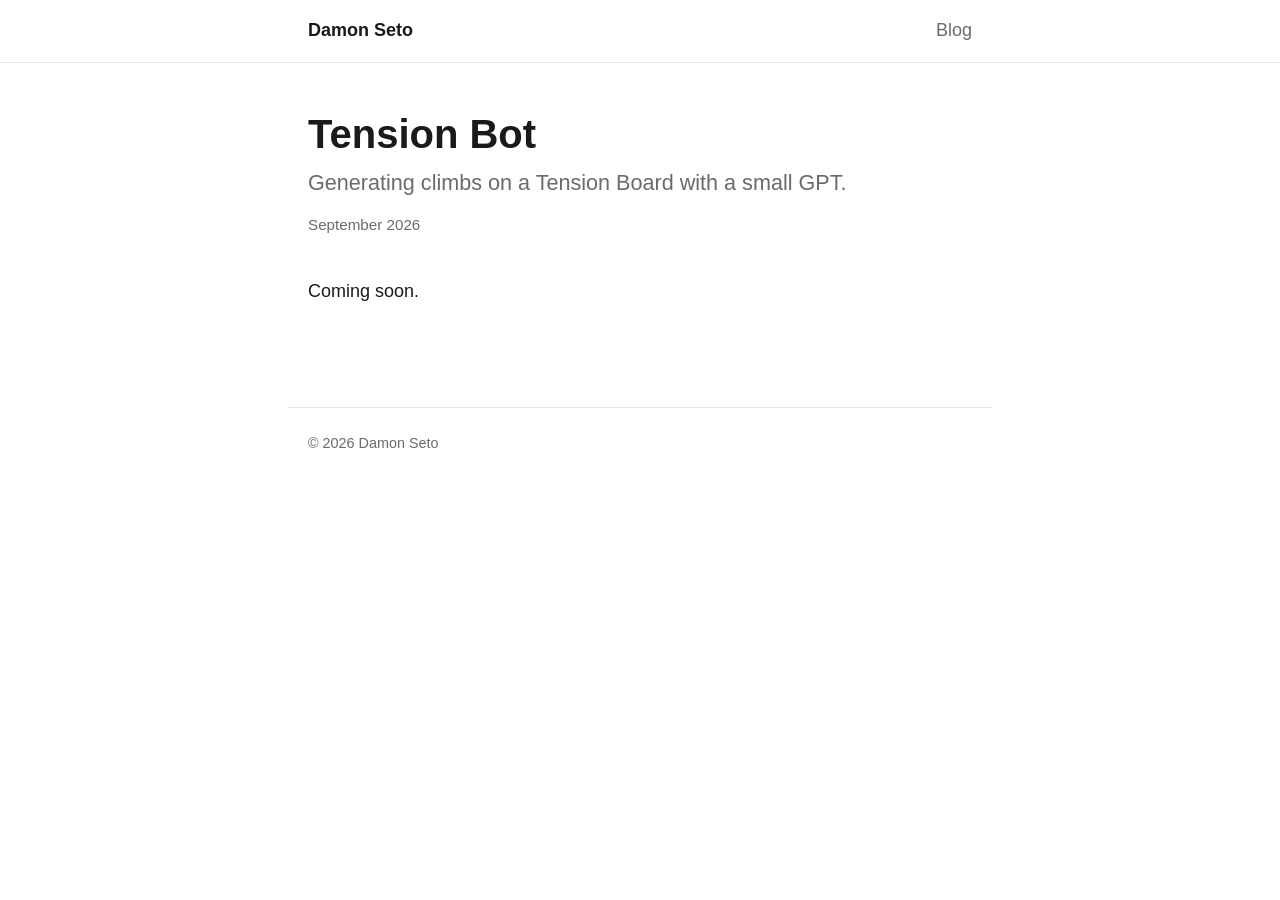
==== blog/tensionbot/index.html @ 41711c6a "Add site skeleton with blog post placeholder" ====
<!DOCTYPE html>
<html lang="en">
<head>
  <meta charset="utf-8">
  <meta name="viewport" content="width=device-width, initial-scale=1">
  <title>Tension Bot — Damon Seto</title>
  <link rel="stylesheet" href="/style.css">
</head>
<body>
  <header class="site-header">
    <div class="inner">
      <a class="site-name" href="/">Damon Seto</a>
      <nav class="site-nav">
        <a href="/blog/">Blog</a>
      </nav>
    </div>
  </header>

  <main>
    <article>
      <h1>Tension Bot</h1>
      <p class="subtitle">Generating climbs on a Tension Board with a small GPT.</p>
      <p class="meta">September 2026</p>

      <!-- Post content goes here. -->
      <p>Coming soon.</p>
    </article>
  </main>

  <footer class="site-footer">
    © 2026 Damon Seto
  </footer>
</body>
</html>
---- style.css ----
:root {
  --bg: #ffffff;
  --text: #1a1a1a;
  --muted: #6b6b6b;
  --link: #0b57d0;
  --rule: #e6e6e6;
  --code-bg: #f4f4f4;
  --width: 44rem;
}

* {
  box-sizing: border-box;
}

body {
  margin: 0;
  background: var(--bg);
  color: var(--text);
  font-family: -apple-system, BlinkMacSystemFont, "Segoe UI", Helvetica, Arial, sans-serif;
  font-size: 1.125rem;
  line-height: 1.65;
}

a {
  color: var(--link);
  text-decoration: none;
}

a:hover {
  text-decoration: underline;
}

/* Header */

.site-header {
  border-bottom: 1px solid var(--rule);
}

.site-header .inner {
  max-width: var(--width);
  margin: 0 auto;
  padding: 1rem 1.25rem;
  display: flex;
  align-items: baseline;
  justify-content: space-between;
  gap: 1rem;
}

.site-name {
  color: var(--text);
  font-weight: 600;
}

.site-nav a {
  color: var(--muted);
  margin-left: 1.25rem;
}

/* Content column */

main {
  max-width: var(--width);
  margin: 0 auto;
  padding: 3rem 1.25rem 5rem;
}

h1 {
  font-size: 2.5rem;
  line-height: 1.15;
  margin: 0 0 0.5rem;
}

h2 {
  font-size: 1.5rem;
  margin: 2.5rem 0 0.75rem;
}

h3 {
  font-size: 1.2rem;
  margin: 2rem 0 0.5rem;
}

p {
  margin: 0 0 1.25rem;
}

.subtitle {
  font-size: 1.35rem;
  color: var(--muted);
  margin: 0 0 0.75rem;
}

.meta {
  color: var(--muted);
  font-size: 0.95rem;
  margin: 0 0 2.5rem;
}

img {
  max-width: 100%;
  height: auto;
  display: block;
  margin: 1.5rem auto;
}

figcaption {
  text-align: center;
  color: var(--muted);
  font-size: 0.9rem;
  margin-top: -0.75rem;
  margin-bottom: 1.5rem;
}

pre, code {
  font-family: ui-monospace, SFMono-Regular, Menlo, Consolas, monospace;
  font-size: 0.9em;
}

code {
  background: var(--code-bg);
  padding: 0.1em 0.35em;
  border-radius: 4px;
}

pre {
  background: var(--code-bg);
  padding: 1rem;
  border-radius: 6px;
  overflow-x: auto;
  margin: 0 0 1.25rem;
}

pre code {
  background: none;
  padding: 0;
}

table {
  border-collapse: collapse;
  width: 100%;
  margin: 0 0 1.25rem;
  font-size: 0.95rem;
}

th, td {
  text-align: left;
  padding: 0.5rem 0.75rem;
  border-bottom: 1px solid var(--rule);
}

/* Post list on the home page */

.post-list {
  list-style: none;
  padding: 0;
  margin: 0;
}

.post-list li {
  margin: 0 0 1.5rem;
}

.post-list .date {
  color: var(--muted);
  font-size: 0.95rem;
}

/* Footer */

.site-footer {
  max-width: var(--width);
  margin: 0 auto;
  padding: 1.5rem 1.25rem 3rem;
  border-top: 1px solid var(--rule);
  color: var(--muted);
  font-size: 0.9rem;
}
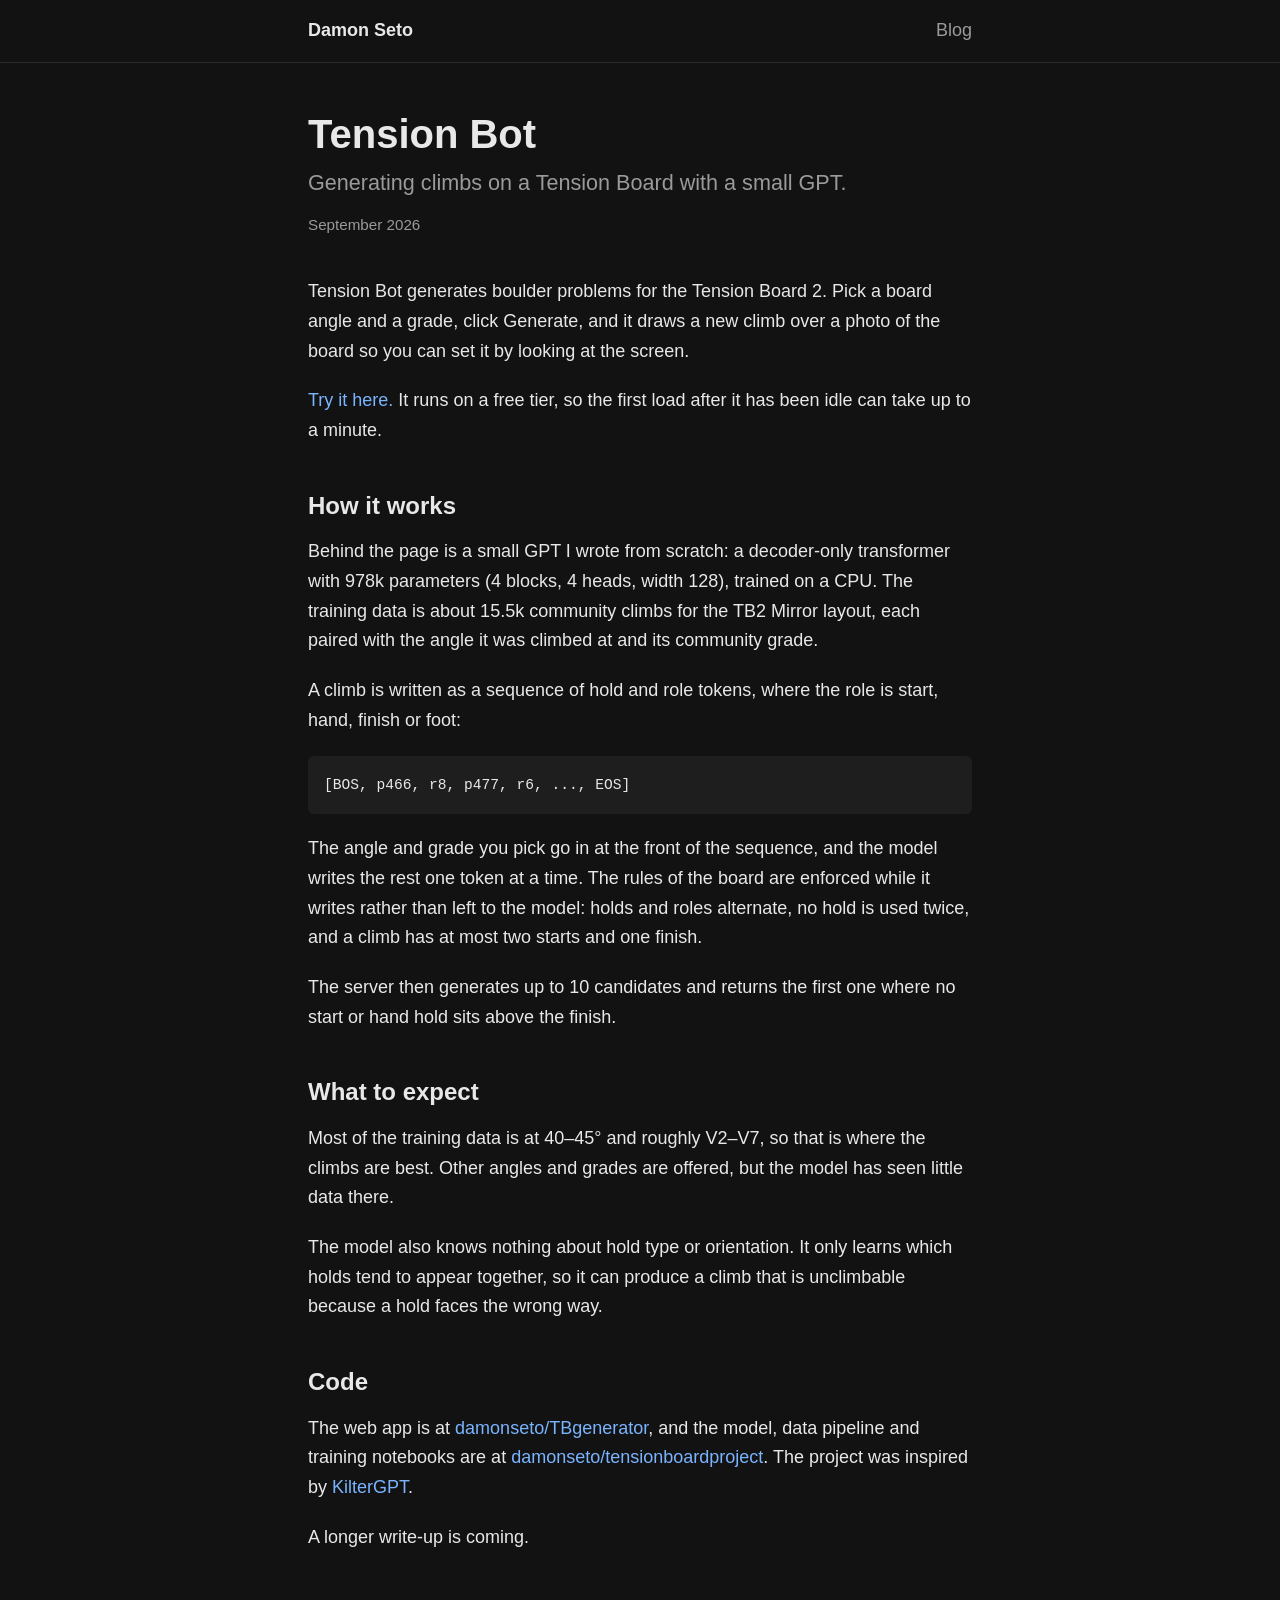
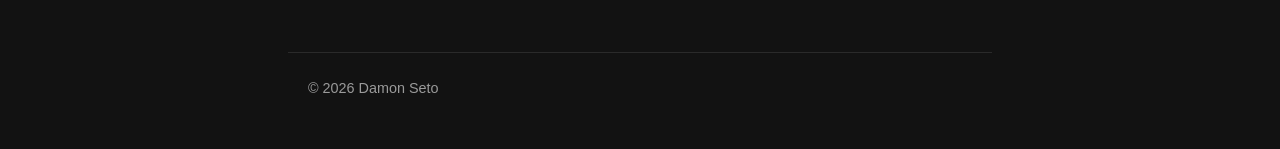
==== commit 3727e1c3: "Add Tension Bot rundown to the post page" ====
--- a/blog/tensionbot/index.html
+++ b/blog/tensionbot/index.html
@@ -22,8 +22,63 @@
       <p class="subtitle">Generating climbs on a Tension Board with a small GPT.</p>
       <p class="meta">September 2026</p>
 
-      <!-- Post content goes here. -->
-      <p>Coming soon.</p>
+      <p>
+        Tension Bot generates boulder problems for the Tension Board 2. Pick a board
+        angle and a grade, click Generate, and it draws a new climb over a photo of
+        the board so you can set it by looking at the screen.
+      </p>
+      <p>
+        <a href="https://tensionbot.onrender.com">Try it here.</a>
+        It runs on a free tier, so the first load after it has been idle can take up
+        to a minute.
+      </p>
+
+      <h2>How it works</h2>
+      <p>
+        Behind the page is a small GPT I wrote from scratch: a decoder-only
+        transformer with 978k parameters (4 blocks, 4 heads, width 128), trained on
+        a CPU. The training data is about 15.5k community climbs for the TB2 Mirror
+        layout, each paired with the angle it was climbed at and its community grade.
+      </p>
+      <p>
+        A climb is written as a sequence of hold and role tokens, where the role is
+        start, hand, finish or foot:
+      </p>
+      <pre><code>[BOS, p466, r8, p477, r6, ..., EOS]</code></pre>
+      <p>
+        The angle and grade you pick go in at the front of the sequence, and the
+        model writes the rest one token at a time. The rules of the board are
+        enforced while it writes rather than left to the model: holds and roles
+        alternate, no hold is used twice, and a climb has at most two starts and
+        one finish.
+      </p>
+      <p>
+        The server then generates up to 10 candidates and returns the first one
+        where no start or hand hold sits above the finish.
+      </p>
+
+      <h2>What to expect</h2>
+      <p>
+        Most of the training data is at 40–45° and roughly V2–V7, so that is where
+        the climbs are best. Other angles and grades are offered, but the model has
+        seen little data there.
+      </p>
+      <p>
+        The model also knows nothing about hold type or orientation. It only learns
+        which holds tend to appear together, so it can produce a climb that is
+        unclimbable because a hold faces the wrong way.
+      </p>
+
+      <h2>Code</h2>
+      <p>
+        The web app is at
+        <a href="https://github.com/damonseto/TBgenerator">damonseto/TBgenerator</a>,
+        and the model, data pipeline and training notebooks are at
+        <a href="https://github.com/damonseto/tensionboardproject">damonseto/tensionboardproject</a>.
+        The project was inspired by
+        <a href="https://climbest.app/blog/kiltergpt">KilterGPT</a>.
+      </p>
+      <p>A longer write-up is coming.</p>
     </article>
   </main>
 
--- a/style.css
+++ b/style.css
@@ -1,10 +1,11 @@
 :root {
-  --bg: #ffffff;
-  --text: #1a1a1a;
-  --muted: #6b6b6b;
-  --link: #0b57d0;
-  --rule: #e6e6e6;
-  --code-bg: #f4f4f4;
+  color-scheme: dark;
+  --bg: #121212;
+  --text: #e8e8e8;
+  --muted: #9a9a9a;
+  --link: #7ab4ff;
+  --rule: #2a2a2a;
+  --code-bg: #1e1e1e;
   --width: 44rem;
 }
 
